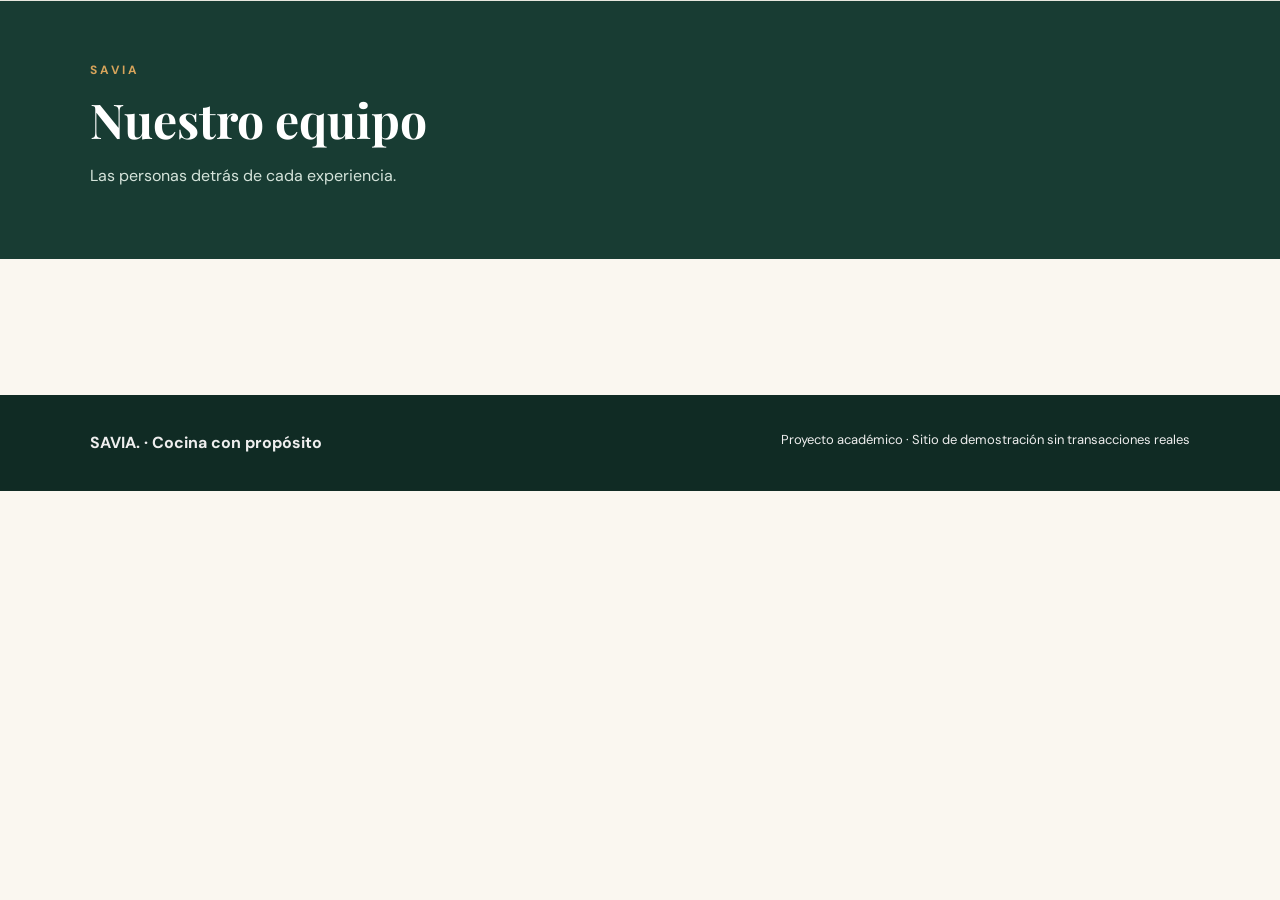
==== pages/equipo.html @ 31a4ff48 ""Primer commit"" ====
<!doctype html>
<html lang="es">
  <head>
    <meta charset="utf-8" />
    <meta content="width=device-width, initial-scale=1.0" name="viewport" />
    <title>SAVIA | Nuestro equipo</title>
    <link href="../css/styles.css" rel="stylesheet" />
  </head>
  <body>
    <header class="site-header">
      <!-- Espacio de trabajo: está pendiente de implementación. -->
    </header>

    <section class="page-hero">
      <div class="container">
        <span class="eyebrow"> SAVIA </span>
        <h1>Nuestro equipo</h1>
        <p>Las personas detr&aacute;s de cada experiencia.</p>
      </div>
    </section>
    <main class="section container">
      <!-- Espacio de trabajo: esta página está pendiente de implementación. -->
    </main>
    <footer class="site-footer">
      <div class="container footer-inner">
        <strong> SAVIA. &middot; Cocina con prop&oacute;sito </strong>
        <p>
          Proyecto acad&eacute;mico &middot; Sitio de demostraci&oacute;n sin
          transacciones reales
        </p>
      </div>
    </footer>
  </body>
</html>
---- css/styles.css ----
@import url("https://fonts.googleapis.com/css2?family=DM+Sans:wght@400;500;600;700&family=Playfair+Display:wght@600;700&display=swap");
:root {
  --forest: #183c33;
  --cream: #faf7f0;
  --gold: #d7a45b;
  --ink: #27352f;
  --mute: #5f6963;
}
* {
  box-sizing: border-box;
}
body {
  margin: 0;
  background: var(--cream);
  color: var(--ink);
  font-family: "DM Sans", Arial, sans-serif;
  line-height: 1.6;
}
h1,
h2,
h3 {
  font-family: "Playfair Display", Georgia, serif;
  line-height: 1.15;
}
a {
  color: inherit;
  text-decoration: none;
}
img {
  display: block;
  max-width: 100%;
}
.container {
  width: min(1100px, calc(100% - 40px));
  margin-inline: auto;
}
.site-header {
  background: #fff;
  border-bottom: 1px solid #e8e7df;
}
.nav-inner {
  display: flex;
  align-items: center;
  justify-content: space-between;
  gap: 24px;
  min-height: 78px;
}
.logo {
  font-family: Georgia, serif;
  font-size: 29px;
  font-weight: bold;
  letter-spacing: 3px;
  color: var(--forest);
}
.nav-links {
  display: flex;
  align-items: center;
  gap: 23px;
  flex-wrap: wrap;
}
.nav-links a {
  font-size: 14px;
  font-weight: 700;
}
.nav-links a:hover,
.nav-links a[aria-current="page"] {
  color: #a17034;
}
.hero {
  background: var(--forest);
  color: white;
}
.hero-grid {
  display: grid;
  grid-template-columns: 1.1fr 0.9fr;
  gap: 40px;
  align-items: center;
  min-height: 440px;
  padding-block: 55px;
}
.hero h1 {
  font-size: clamp(36px, 5vw, 65px);
  margin: 10px 0 20px;
}
.hero p {
  max-width: 540px;
  color: #dce6df;
}
.hero img {
  width: 100%;
  border-radius: 18px;
  box-shadow: 0 18px 45px #071f183d;
}
.eyebrow {
  text-transform: uppercase;
  letter-spacing: 3px;
  font-size: 12px;
  font-weight: 700;
  color: var(--gold);
}
.btn {
  display: inline-block;
  background: var(--gold);
  color: #21372d;
  padding: 12px 25px;
  border-radius: 4px;
  font-weight: 700;
  margin-top: 10px;
}
.btn:hover {
  filter: brightness(0.93);
}
.section {
  padding-block: 68px;
}
.section h2 {
  font-size: 36px;
  margin: 0 0 15px;
}
.muted {
  color: var(--mute);
}
.feature-layout {
  display: flex;
  flex-direction: column;
  gap: 24px;
  margin-top: 30px;
}
.tile {
  background: white;
  border-radius: 14px;
  overflow: hidden;
  box-shadow: 0 5px 25px #173b2d13;
  flex: 1;
}
.tile img {
  height: 190px;
  width: 100%;
  object-fit: cover;
}
.tile-copy {
  padding: 23px;
}
.tile h3 {
  font-size: 24px;
  margin: 0 0 10px;
}
.tile p {
  margin: 0;
}
.statement {
  background: #ecf1e9;
  padding: 26px;
  border-left: 5px solid var(--gold);
  border-radius: 5px;
  margin-top: 38px;
}
.statement p {
  margin: 0;
}
.statement-title {
  font-size: 19px;
  font-weight: 700;
  color: var(--forest);
}
.section-heading {
  max-width: 690px;
}
.site-footer {
  background: #102b24;
  color: #eee;
  padding: 35px 0;
}
.footer-inner {
  display: flex;
  justify-content: space-between;
  gap: 20px;
  flex-wrap: wrap;
}
.footer-inner p {
  margin: 0;
  font-size: 13px;
}
.page-hero {
  background: var(--forest);
  color: white;
  padding: 55px 0;
}
.page-hero h1 {
  font-size: 48px;
  margin: 10px 0;
}
.page-hero p {
  max-width: 650px;
  color: #d5e4db;
}
.page-grid {
  display: grid;
  grid-template-columns: repeat(3, minmax(0, 1fr));
  gap: 24px;
  margin-top: 28px;
}
.page-grid .tile img {
  height: 185px;
}
.cta {
  padding: 22px;
  margin-top: 30px;
  background: #edf1ea;
  border-radius: 10px;
  font-weight: 600;
}
@media (max-width: 760px) {
  .nav-inner {
    align-items: flex-start;
    flex-direction: column;
    padding-block: 18px;
  }
  .nav-links {
    gap: 12px;
  }
  .hero-grid {
    grid-template-columns: 1fr;
  }
  .feature-layout {
    display: flex;
    flex-direction: column;
  }
  .page-grid {
    display: grid;
    grid-template-columns: 1fr;
  }
  .hero h1 {
    font-size: 39px;
  }
  .page-hero h1 {
    font-size: 37px;
  }
}
.card-highlight {
  border: 2px solid #d7a45b;
}

#hero-action {
  background: #bd4d58;
}
@media (max-width: 760px) {
  .nav-inner {
    flex-direction: row;
  }
  .nav-links {
    flex-wrap: nowrap;
  }
}
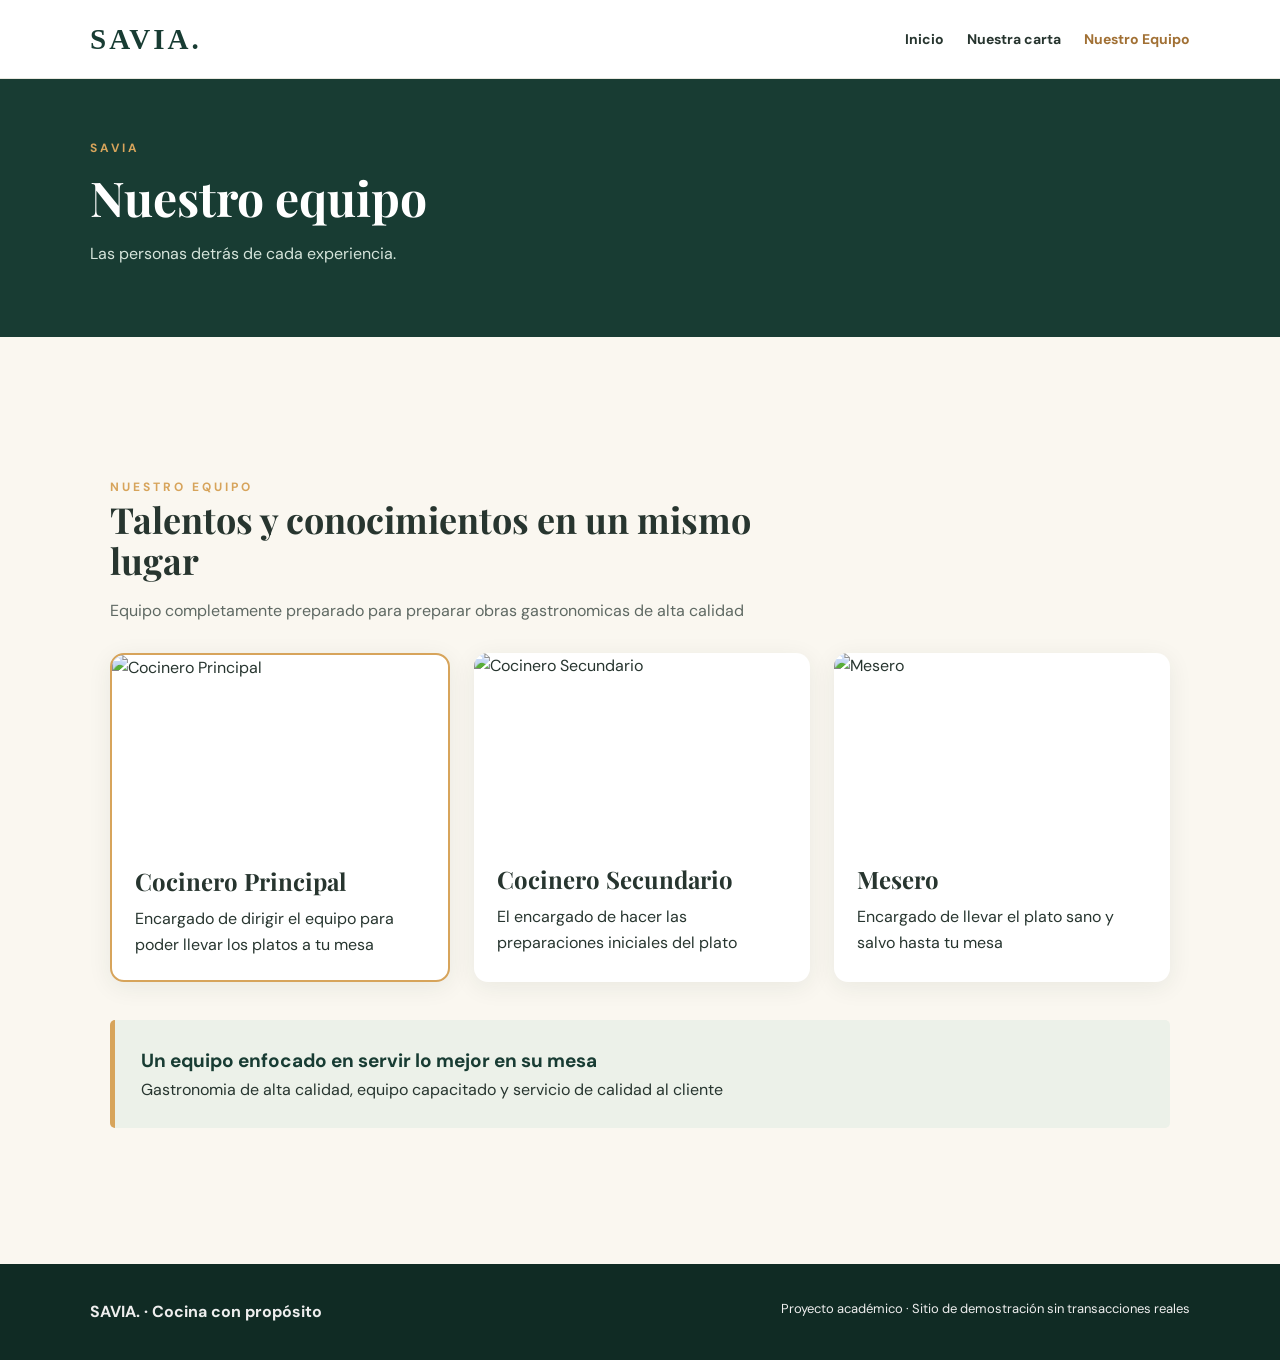
==== commit 93781889: "Borrador base  de equipo.Html" ====
--- a/pages/equipo.html
+++ b/pages/equipo.html
@@ -8,9 +8,15 @@
   </head>
   <body>
     <header class="site-header">
-      <!-- Espacio de trabajo: está pendiente de implementación. -->
+      <div class="container nav-inner">
+        <a class="logo" href="../index.html"> SAVIA. </a>
+        <nav aria-label="Navegaci&oacute;n principal" class="nav-links">
+          <a class="nav-contact" href="../index.html"> Inicio </a>
+          <a class="nav-contact" href="pages/menu.html"> Nuestra carta </a>
+          <a aria-current="page" href="pages/equipo.html">Nuestro Equipo</a>
+        </nav>
+      </div>
     </header>
-
     <section class="page-hero">
       <div class="container">
         <span class="eyebrow"> SAVIA </span>
@@ -19,7 +25,56 @@
       </div>
     </section>
     <main class="section container">
-      <!-- Espacio de trabajo: esta página está pendiente de implementación. -->
+     <section class="section container">
+        <div class="section-heading">
+          <span class="eyebrow"> Nuestro Equipo </span>
+          <h2>Talentos y conocimientos en un mismo lugar</h2>
+          <p class="muted">
+            Equipo completamente preparado para preparar obras gastronomicas de alta calidad          </p>
+        </div>
+        <div class="feature-layout">
+          <article class="tile card-highlight">
+            <img
+              alt="Cocinero Principal"
+              src="images/cocineroPrincipal.png"
+            />
+            <div class="tile-copy">
+              <h3>Cocinero Principal</h3>
+              <p>
+                Encargado de dirigir el equipo para poder llevar los platos a tu mesa
+              </p>
+            </div>
+          </article>
+          <article class="tile">
+            <img
+              alt="Cocinero Secundario"
+              src="images/cocineroSecundario.png"
+            />
+            <div class="tile-copy">
+              <h3>Cocinero Secundario</h3>
+              <p>El encargado de hacer las preparaciones iniciales del plato</p>
+            </div>
+          </article>
+          <article class="tile">
+            <img
+              alt="Mesero"
+              src="images/mesero.png"
+            />
+            <div class="tile-copy">
+              <h3>Mesero</h3>
+              <p>Encargado de llevar el plato sano y salvo hasta tu mesa</p>
+            </div>
+          </article>
+        </div>
+        <div class="statement">
+          <p class="statement-title" id="statement-title">
+            Un equipo enfocado en servir lo mejor en su mesa
+          </p>
+          <p>
+            Gastronomia de alta calidad, equipo capacitado y servicio de calidad al cliente
+          </p>
+        </div>
+      </section>
     </main>
     <footer class="site-footer">
       <div class="container footer-inner">
--- a/css/styles.css
+++ b/css/styles.css
@@ -122,7 +122,7 @@
 }
 .feature-layout {
   display: flex;
-  flex-direction: column;
+  flex-wrap: wrap;
   gap: 24px;
   margin-top: 30px;
 }
@@ -242,11 +242,11 @@
 }
 
 #hero-action {
-  background: #bd4d58;
-}
-@media (max-width: 760px) {
+  background: dark gold;
+}
+@media (max-width: 375px) {
   .nav-inner {
-    flex-direction: row;
+    flex-direction: wrap;
   }
   .nav-links {
     flex-wrap: nowrap;
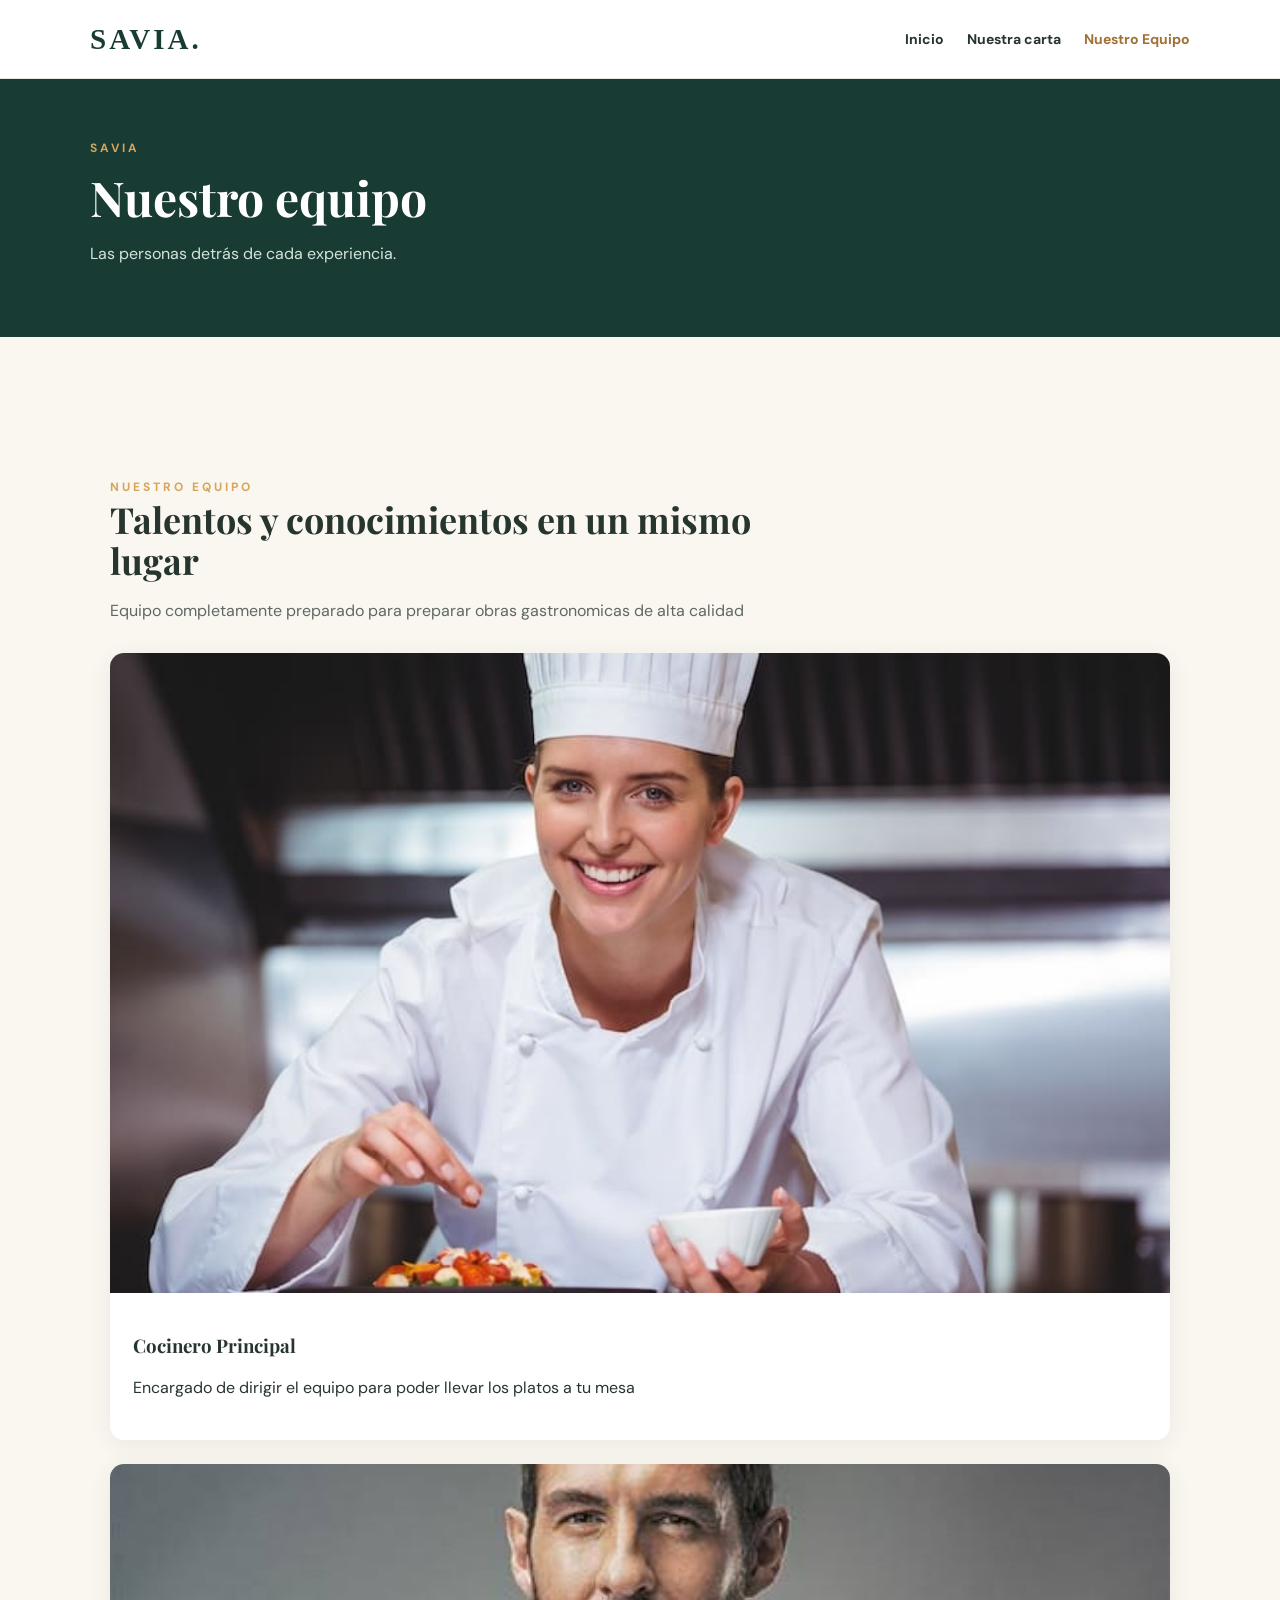
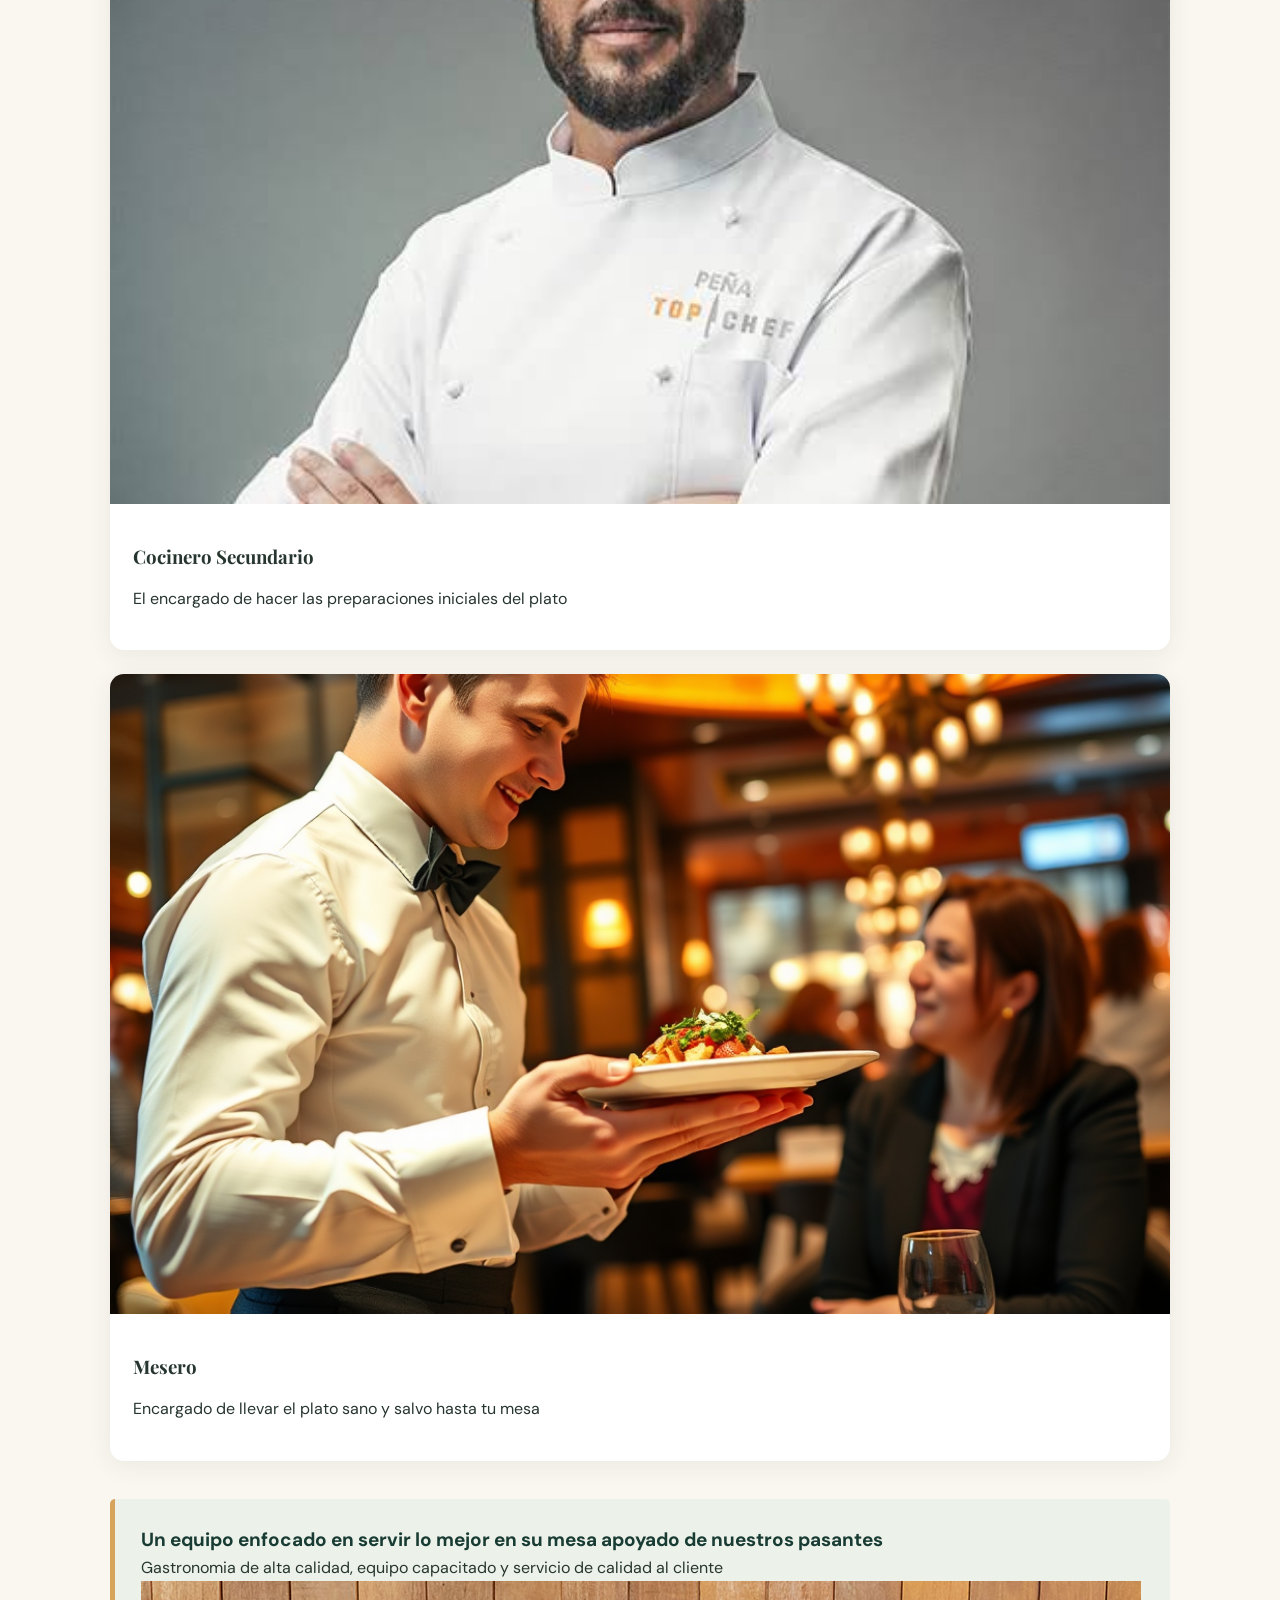
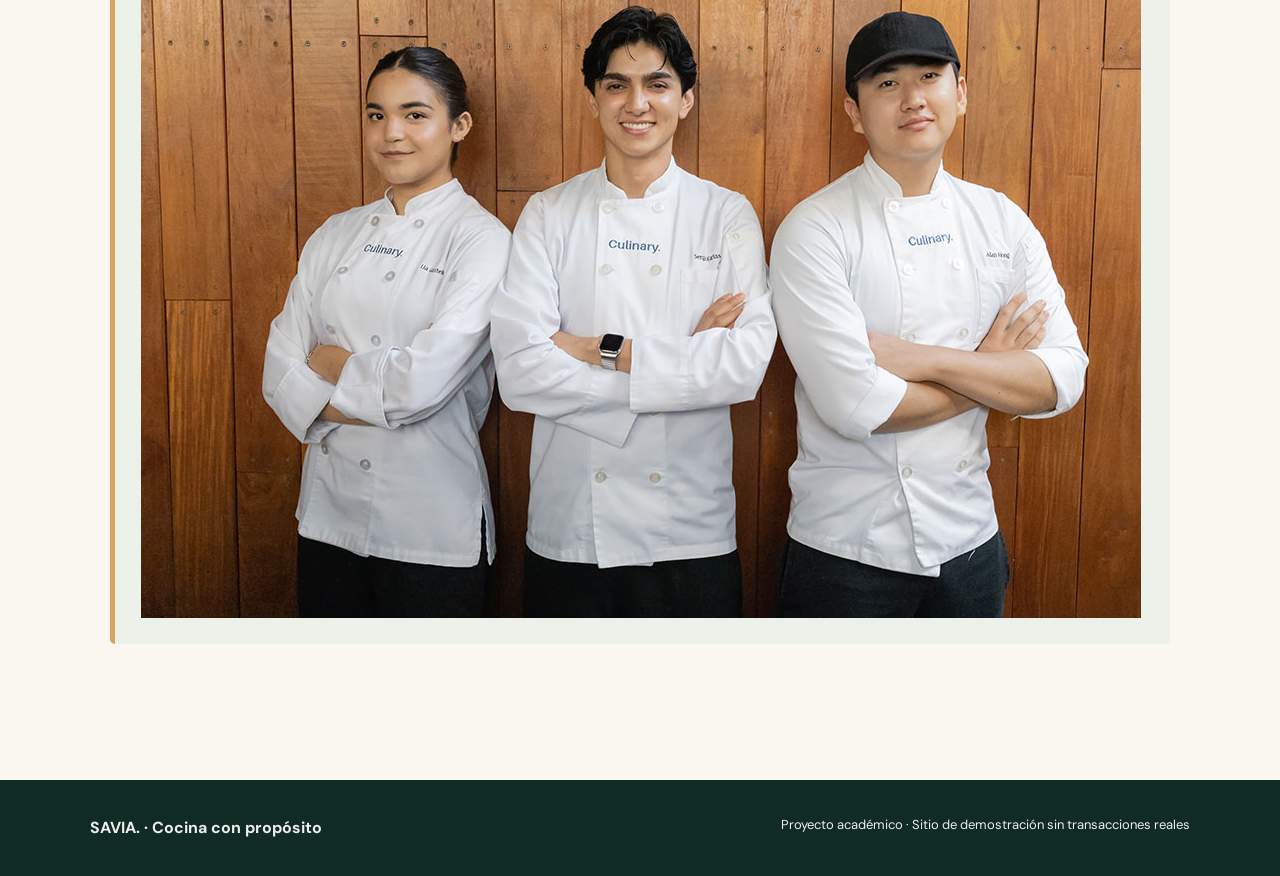
==== commit bd424e5c: "ajuste del tamaño de las imagenes del equipo" ====
--- a/pages/equipo.html
+++ b/pages/equipo.html
@@ -5,6 +5,7 @@
     <meta content="width=device-width, initial-scale=1.0" name="viewport" />
     <title>SAVIA | Nuestro equipo</title>
     <link href="../css/styles.css" rel="stylesheet" />
+    <link rel="stylesheet" href="../css/equipo.css">
   </head>
   <body>
     <header class="site-header">
@@ -17,6 +18,7 @@
         </nav>
       </div>
     </header>
+
     <section class="page-hero">
       <div class="container">
         <span class="eyebrow"> SAVIA </span>
@@ -24,6 +26,7 @@
         <p>Las personas detr&aacute;s de cada experiencia.</p>
       </div>
     </section>
+
     <main class="section container">
      <section class="section container">
         <div class="section-heading">
@@ -33,10 +36,10 @@
             Equipo completamente preparado para preparar obras gastronomicas de alta calidad          </p>
         </div>
         <div class="feature-layout">
-          <article class="tile card-highlight">
+          <article class="card">
             <img
               alt="Cocinero Principal"
-              src="images/cocineroPrincipal.png"
+              src="../images/cocineroPrincipal.jpg"
             />
             <div class="tile-copy">
               <h3>Cocinero Principal</h3>
@@ -45,20 +48,20 @@
               </p>
             </div>
           </article>
-          <article class="tile">
+          <article class="card">
             <img
               alt="Cocinero Secundario"
-              src="images/cocineroSecundario.png"
+              src="../images/cocineroSecundario.jpg"
             />
             <div class="tile-copy">
               <h3>Cocinero Secundario</h3>
               <p>El encargado de hacer las preparaciones iniciales del plato</p>
             </div>
           </article>
-          <article class="tile">
+          <article class="card">
             <img
               alt="Mesero"
-              src="images/mesero.png"
+              src="../images/Mesero.png"
             />
             <div class="tile-copy">
               <h3>Mesero</h3>
@@ -68,11 +71,12 @@
         </div>
         <div class="statement">
           <p class="statement-title" id="statement-title">
-            Un equipo enfocado en servir lo mejor en su mesa
+            Un equipo enfocado en servir lo mejor en su mesa apoyado de nuestros pasantes
           </p>
           <p>
             Gastronomia de alta calidad, equipo capacitado y servicio de calidad al cliente
           </p>
+          <img src="../images/pasantes.jpg" alt="pasantes">
         </div>
       </section>
     </main>
--- a/css/equipo.css
+++ b/css/equipo.css
@@ -0,0 +1,29 @@
+
+.feature-layout {
+  display: flex;
+  flex-direction: column;
+  gap: 24px;
+  margin-top: 30px;
+}
+.card {
+  background: white;
+  border-radius: 14px;
+  overflow: hidden;
+  box-shadow: 0 5px 25px #173b2d13;
+  flex: 1;
+}
+.card img {
+  height: 40rem;
+  width: 100%;
+  object-fit: cover;
+}
+.tile-copy {
+  padding: 23px;
+}
+.tile h3 {
+  font-size: 24px;
+  margin: 0 0 10px;
+}
+.tile p {
+  margin: 0;
+}
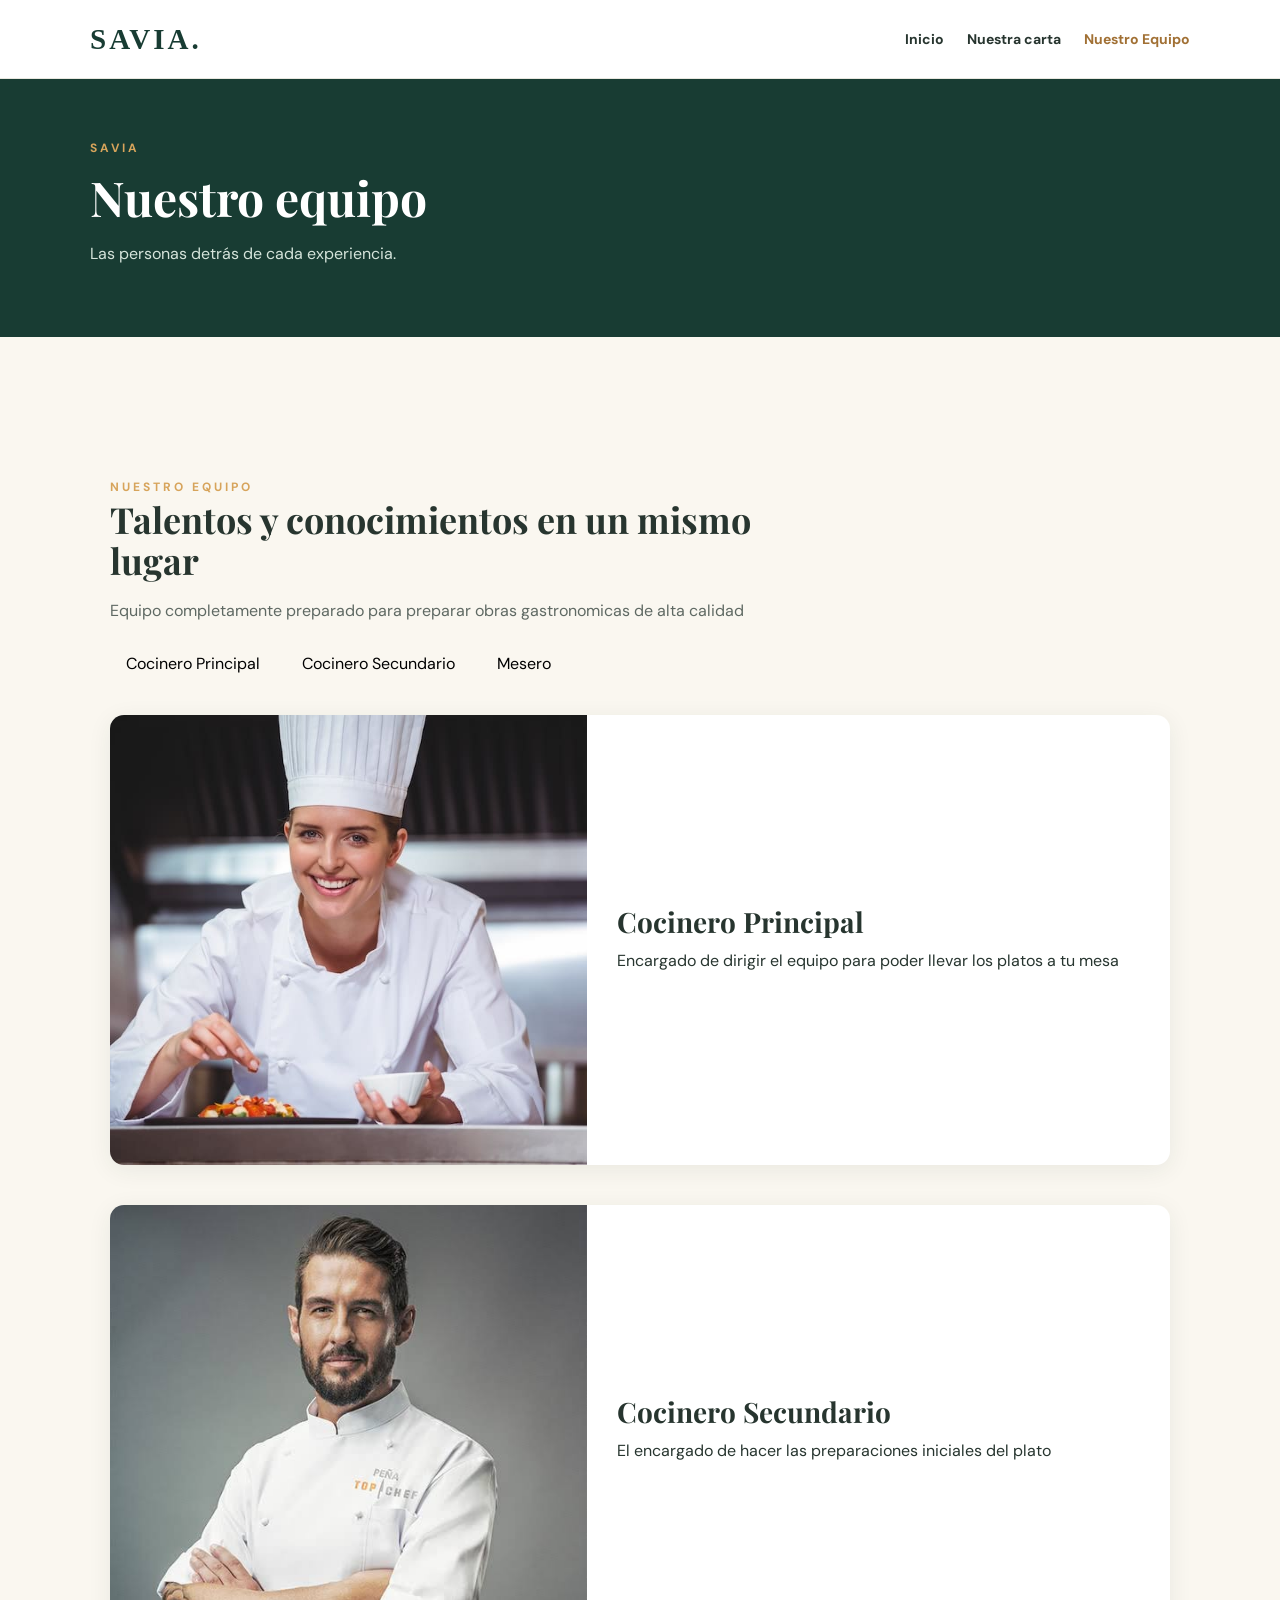
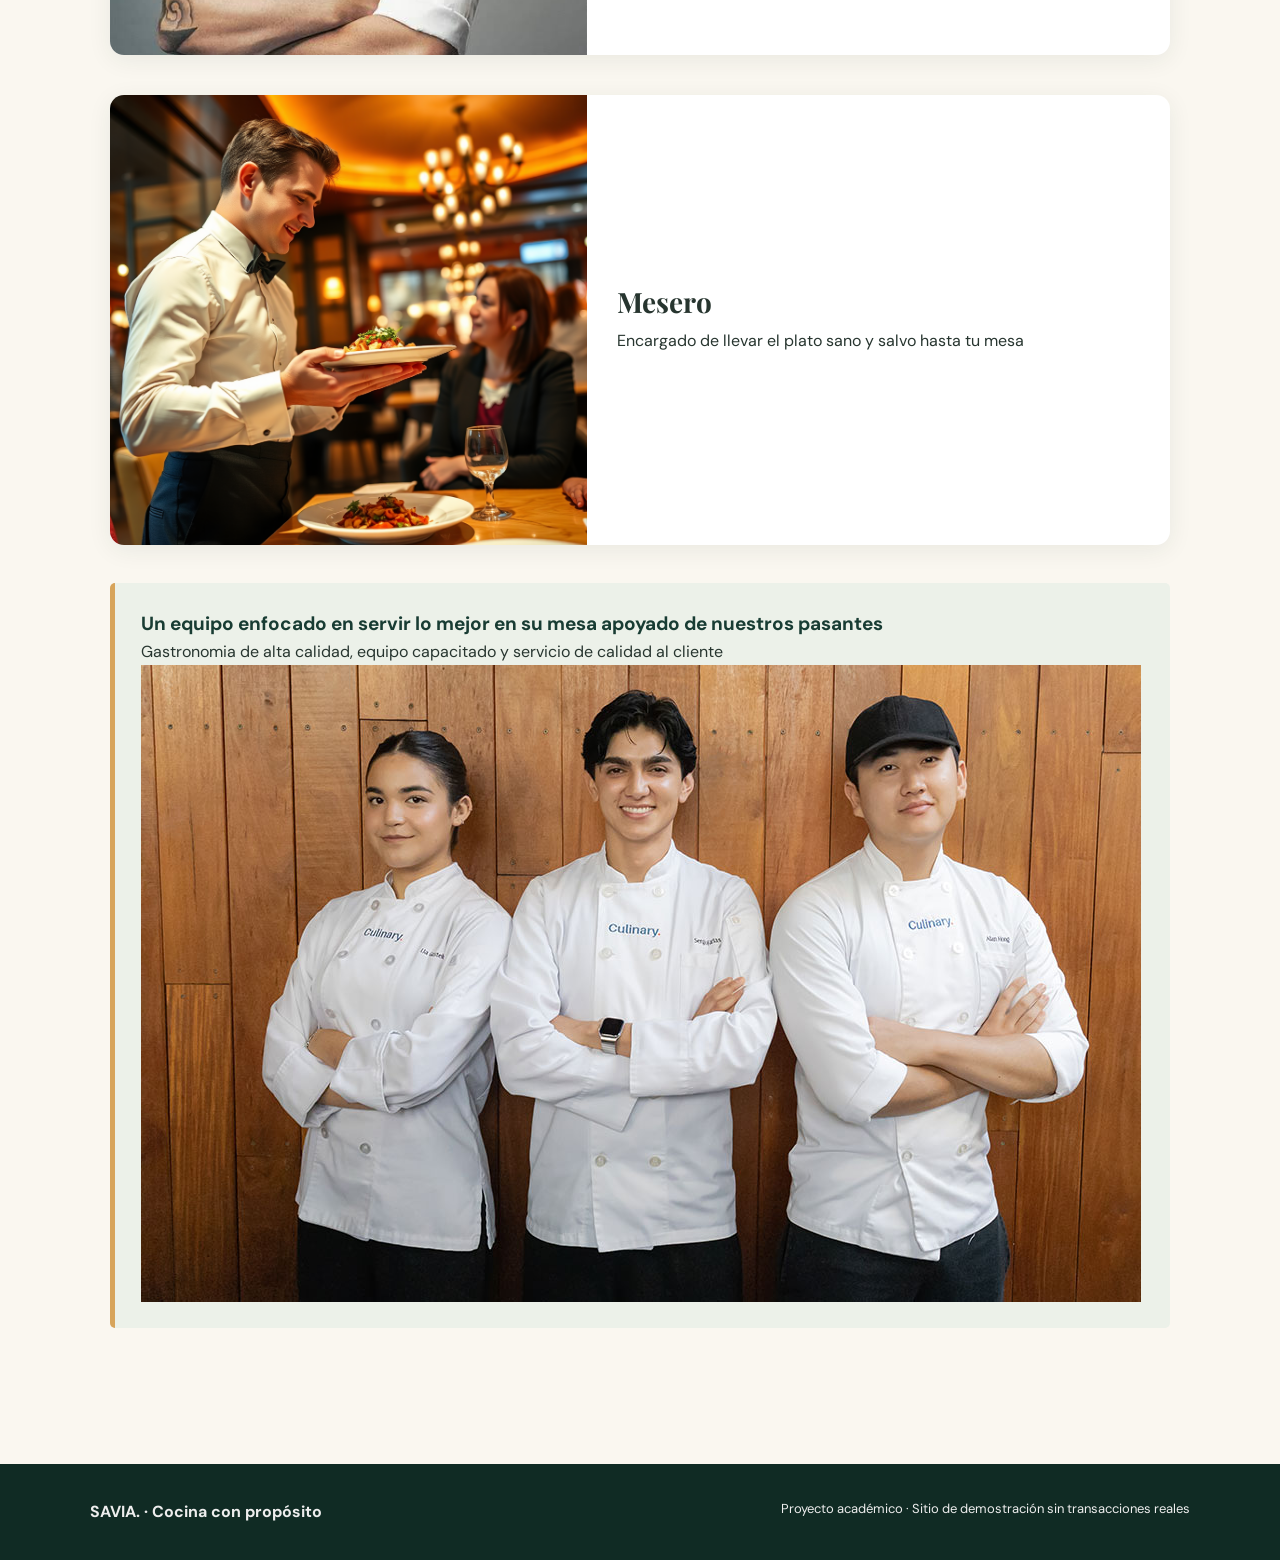
==== commit b9873a0c: "Ajuste del tamaño y vista de las cards junto a responsive" ====
--- a/pages/equipo.html
+++ b/pages/equipo.html
@@ -13,8 +13,8 @@
         <a class="logo" href="../index.html"> SAVIA. </a>
         <nav aria-label="Navegaci&oacute;n principal" class="nav-links">
           <a class="nav-contact" href="../index.html"> Inicio </a>
-          <a class="nav-contact" href="pages/menu.html"> Nuestra carta </a>
-          <a aria-current="page" href="pages/equipo.html">Nuestro Equipo</a>
+          <a class="nav-contact" href="menu.html"> Nuestra carta </a>
+          <a aria-current="page" href="equipo.html">Nuestro Equipo</a>
         </nav>
       </div>
     </header>
@@ -35,35 +35,40 @@
           <p class="muted">
             Equipo completamente preparado para preparar obras gastronomicas de alta calidad          </p>
         </div>
+        <nav class="nav-roles">
+          <a href="#cocineroPrincipal">Cocinero Principal</a>
+          <a href="#cocineroSecundario">Cocinero Secundario</a>
+          <a href="#mesero">Mesero</a>
+        </nav>
         <div class="feature-layout">
-          <article class="card">
+          <article class="card" id="cocineroPrincipal">
             <img
               alt="Cocinero Principal"
               src="../images/cocineroPrincipal.jpg"
             />
-            <div class="tile-copy">
+            <div class="card-copy">
               <h3>Cocinero Principal</h3>
               <p>
                 Encargado de dirigir el equipo para poder llevar los platos a tu mesa
               </p>
             </div>
           </article>
-          <article class="card">
+          <article class="card" id="cocineroSecundario">
             <img
               alt="Cocinero Secundario"
               src="../images/cocineroSecundario.jpg"
             />
-            <div class="tile-copy">
+            <div class="card-copy">
               <h3>Cocinero Secundario</h3>
               <p>El encargado de hacer las preparaciones iniciales del plato</p>
             </div>
           </article>
-          <article class="card">
+          <article class="card" id="mesero">
             <img
               alt="Mesero"
               src="../images/Mesero.png"
             />
-            <div class="tile-copy">
+            <div class="card-copy">
               <h3>Mesero</h3>
               <p>Encargado de llevar el plato sano y salvo hasta tu mesa</p>
             </div>
--- a/css/equipo.css
+++ b/css/equipo.css
@@ -2,28 +2,53 @@
 .feature-layout {
   display: flex;
   flex-direction: column;
-  gap: 24px;
+  gap: 40px;
   margin-top: 30px;
 }
 .card {
+  display: flex;
+  align-items: center;
   background: white;
   border-radius: 14px;
   overflow: hidden;
   box-shadow: 0 5px 25px #173b2d13;
-  flex: 1;
 }
 .card img {
-  height: 40rem;
-  width: 100%;
+  width: 45%;
+  height: 450px;
   object-fit: cover;
 }
-.tile-copy {
-  padding: 23px;
+.card-copy {
+  padding: 30px;
 }
-.tile h3 {
-  font-size: 24px;
+.card-copy h3 {
+  font-size: 28px;
   margin: 0 0 10px;
 }
-.tile p {
+.card-copy p {
   margin: 0;
+}
+
+.nav-roles{
+  display: flex;
+  gap: 10px;
+  margin-top: 20px;
+}
+
+.nav-roles a{
+  padding: 8px 16px;
+  color: black;
+  border-radius: 15px;
+  text-decoration: none;
+}
+
+@media(max-width: 800px){
+  .card{
+    flex-direction: column;
+    align-items: center;
+  }
+  .card img{
+    width: 100%;
+    height: 300px;
+  }
 }
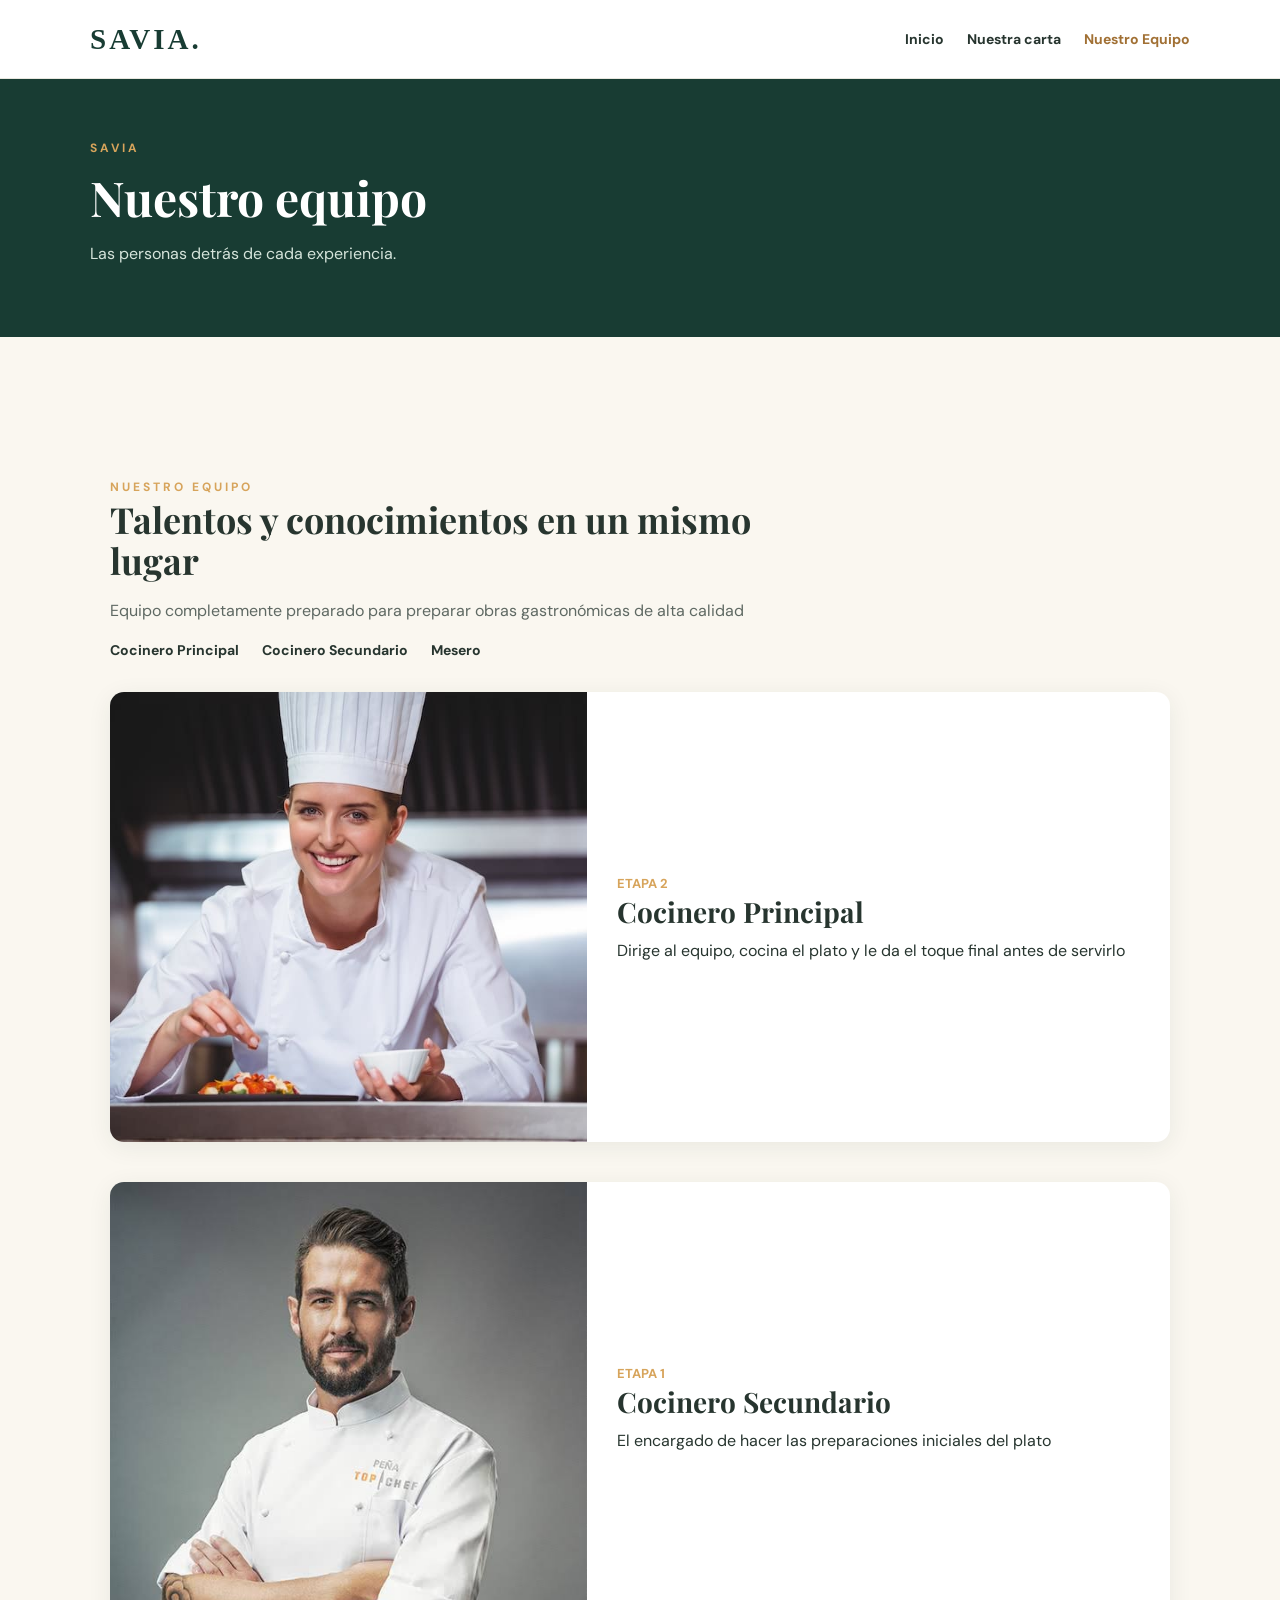
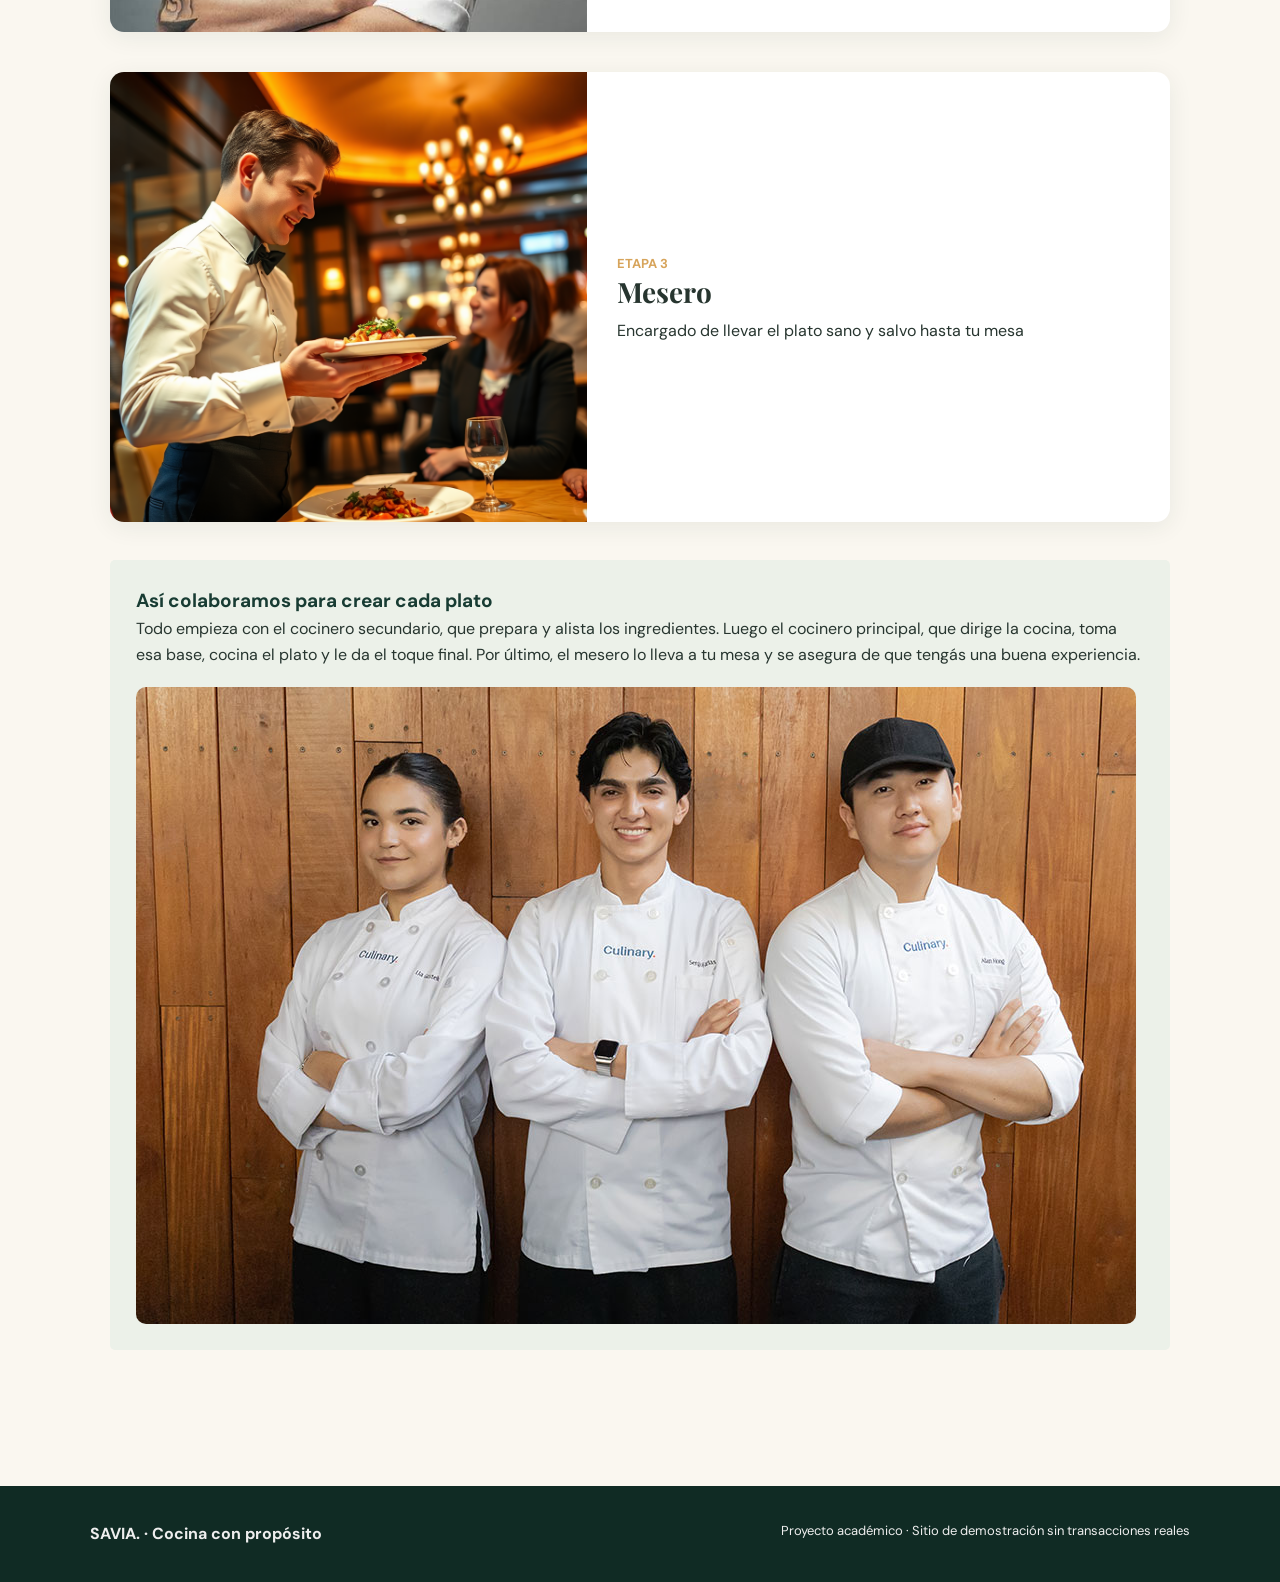
==== commit d9943b2d: "Finalizar la implementacion del nav entre roles, asignacion de las etapas a los roles y descripcion " ====
--- a/pages/equipo.html
+++ b/pages/equipo.html
@@ -5,7 +5,7 @@
     <meta content="width=device-width, initial-scale=1.0" name="viewport" />
     <title>SAVIA | Nuestro equipo</title>
     <link href="../css/styles.css" rel="stylesheet" />
-    <link rel="stylesheet" href="../css/equipo.css">
+    <link rel="stylesheet" href="../css/equipo.css" />
   </head>
   <body>
     <header class="site-header">
@@ -28,12 +28,14 @@
     </section>
 
     <main class="section container">
-     <section class="section container">
+      <section class="section container">
         <div class="section-heading">
           <span class="eyebrow"> Nuestro Equipo </span>
           <h2>Talentos y conocimientos en un mismo lugar</h2>
           <p class="muted">
-            Equipo completamente preparado para preparar obras gastronomicas de alta calidad          </p>
+            Equipo completamente preparado para preparar obras gastronómicas de
+            alta calidad
+          </p>
         </div>
         <nav class="nav-roles">
           <a href="#cocineroPrincipal">Cocinero Principal</a>
@@ -47,9 +49,11 @@
               src="../images/cocineroPrincipal.jpg"
             />
             <div class="card-copy">
+              <span class="etapa">Etapa 2</span>
               <h3>Cocinero Principal</h3>
               <p>
-                Encargado de dirigir el equipo para poder llevar los platos a tu mesa
+                Dirige al equipo, cocina el plato y le da el toque final antes de
+                servirlo
               </p>
             </div>
           </article>
@@ -59,16 +63,15 @@
               src="../images/cocineroSecundario.jpg"
             />
             <div class="card-copy">
+              <span class="etapa">Etapa 1</span>
               <h3>Cocinero Secundario</h3>
               <p>El encargado de hacer las preparaciones iniciales del plato</p>
             </div>
           </article>
           <article class="card" id="mesero">
-            <img
-              alt="Mesero"
-              src="../images/Mesero.png"
-            />
+            <img alt="Mesero" src="../images/Mesero.png" />
             <div class="card-copy">
+              <span class="etapa">Etapa 3</span>
               <h3>Mesero</h3>
               <p>Encargado de llevar el plato sano y salvo hasta tu mesa</p>
             </div>
@@ -76,12 +79,16 @@
         </div>
         <div class="statement">
           <p class="statement-title" id="statement-title">
-            Un equipo enfocado en servir lo mejor en su mesa apoyado de nuestros pasantes
+            Así colaboramos para crear cada plato
           </p>
           <p>
-            Gastronomia de alta calidad, equipo capacitado y servicio de calidad al cliente
+            Todo empieza con el cocinero secundario, que prepara y alista los
+            ingredientes. Luego el cocinero principal, que dirige la cocina,
+            toma esa base, cocina el plato y le da el toque final. Por último,
+            el mesero lo lleva a tu mesa y se asegura de que tengás una buena
+            experiencia.
           </p>
-          <img src="../images/pasantes.jpg" alt="pasantes">
+          <img src="../images/pasantes.jpg" alt="pasantes" />
         </div>
       </section>
     </main>
--- a/css/equipo.css
+++ b/css/equipo.css
@@ -1,3 +1,15 @@
+@import url("https://fonts.googleapis.com/css2?family=DM+Sans:wght@400;500;600;700&family=Playfair+Display:wght@600;700&display=swap");
+:root {
+  --forest: #183c33;
+  --cream: #faf7f0;
+  --gold: #d7a45b;
+  --ink: #27352f;
+  --mute: #5f6963;
+}
+
+* {
+  box-sizing: border-box;
+}
 
 .feature-layout {
   display: flex;
@@ -17,6 +29,7 @@
   width: 45%;
   height: 450px;
   object-fit: cover;
+  object-position: top;
 }
 .card-copy {
   padding: 30px;
@@ -31,15 +44,47 @@
 
 .nav-roles{
   display: flex;
-  gap: 10px;
-  margin-top: 20px;
+  align-items: center;
+  gap: 23px;
+  flex-wrap: wrap;
 }
 
 .nav-roles a{
-  padding: 8px 16px;
-  color: black;
-  border-radius: 15px;
-  text-decoration: none;
+ font-size: 14px;
+  font-weight: 700;
+}
+
+.nav-roles a:hover,.nav a[aria-current="page"] {
+  color: #a17034;
+}
+
+.etapa{
+  color: var(--gold);
+  font-weight: bold;
+  text-transform: uppercase;
+  font-size: 13px;
+}
+
+.statement{
+  background: #ecf1e9;
+  padding: 26px;
+  border-radius: 5px;
+  margin-top: 38px;
+  border-left: none;
+}
+
+.statement img{
+  margin-top: 20px;
+  border-radius: 10px;
+}
+
+.statement p {
+  margin: 0;
+}
+.statement-title {
+  font-size: 19px;
+  font-weight: 700;
+  color: var(--forest);
 }
 
 @media(max-width: 800px){
